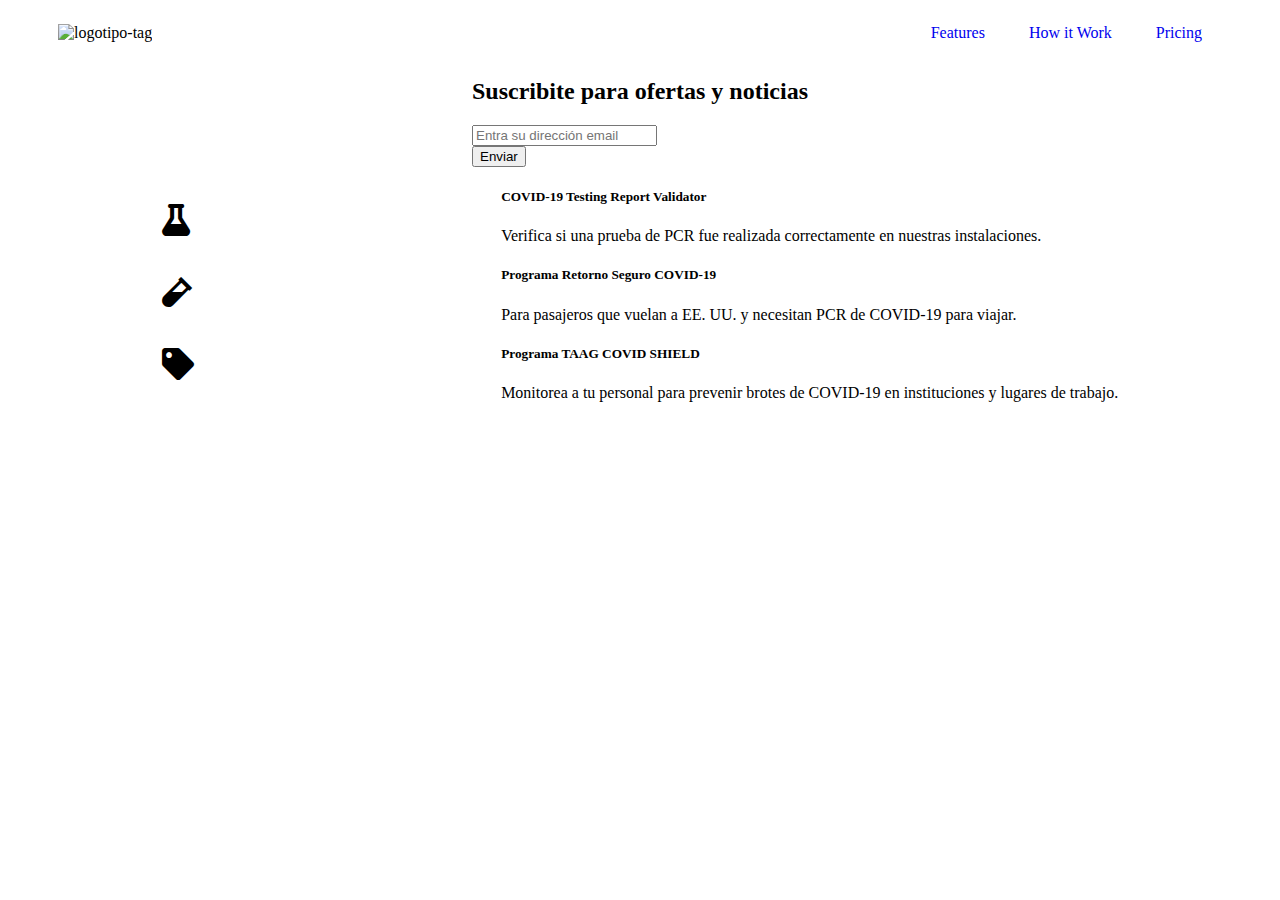
==== pagina-aterrizaje-producto/index.html @ 4cabc6ba "pagina-aterrizaje-producto" ====
<!DOCTYPE html>
<html lang="en">
  <head>
    <meta charset="UTF-8" />
    <meta http-equiv="X-UA-Compatible" content="IE=edge" />
    <meta name="viewport" content="width=device-width, initial-scale=1.0" />
    <link rel="stylesheet" href="estilos.css" />

    <link
      rel="stylesheet"
      href="https://cdnjs.cloudflare.com/ajax/libs/font-awesome/5.15.3/css/all.min.css"
    />
    <title>Página de Aterrizaje</title>
  </head>
  <body>
    <header id="header">
      <div class="logotipo">
        <img
          id="header-img"
          src="https://firebasestorage.googleapis.com/v0/b/portafolio-giodirosa.appspot.com/o/galeria%2Flogotipo-taag-genetics-01.png?alt=media&token=ad3acb64-6bf7-4419-bbf0-f72a5164f93b"
          alt="logotipo-tag"
        />
      </div>

      <div class="categoria">
        <nav id="nav-bar">
          <ul class="menu">
            <li>
              <a class="nav-link" href="#"> Features </a>
            </li>

            <li>
              <a class="nav-link" href="#"> How it Work </a>
            </li>

            <li>
              <a class="nav-link" href="#"> Pricing </a>
            </li>
          </ul>
        </nav>
      </div>
    </header>

    <div class="contenedor-form">
      <form id="form" action="">
        <h2>Suscribite para ofertas y noticias</h2>
        <label for="email"></label>
        <input
          type="email"
          name="email-label"
          id="email"
          placeholder="Entra su dirección email"
        />

        <div>
          <button type="submit">Enviar</button>
        </div>
      </form>
    </div>

    <section>
      <div class="contenedor-caracteristicas">
        <div class="icono">
          <i class="fas fa-flask fa-2x icono-lab"></i>
          <i class="fas fa-vial fa-2x icono-lab"></i>
          <i class="fas fa-tag fa-2x icono-lab"></i>
        </div>
        <div class="contenido-icono">
          <h5>COVID-19 Testing Report Validator</h5>

          <p>
            Verifica si una prueba de PCR fue realizada correctamente en
            nuestras instalaciones.
          </p>

          <h5>Programa Retorno Seguro COVID-19</h5>

          <p>
            Para pasajeros que vuelan a EE. UU. y necesitan PCR de COVID-19 para
            viajar.
          </p>

          <h5>Programa TAAG COVID SHIELD</h5>

          <p>
            Monitorea a tu personal para prevenir brotes de COVID-19 en
            instituciones y lugares de trabajo.
          </p>
        </div>
      </div>

     
    </section>

    <section class="contenedor-video">
      <div id="video">
        <iframe
          width="560"
          height="315"
          src="https://www.youtube.com/embed/x_k81JiJIg0"
          title="YouTube video player"
          frameborder="0"
          allow="accelerometer; autoplay; clipboard-write; encrypted-media; gyroscope; picture-in-picture"
          allowfullscreen
        ></iframe>
      </div>
    </section>
  </body>
</html>
---- pagina-aterrizaje-producto/estilos.css ----
html {
  margin: 0;
  padding: 0;
  box-sizing: border-box;
}

#header {
  display: flex;
  justify-content: space-between;
  align-items: center;
  margin: 0px 50px;
}

#header-img {
  width: 50px;
}

.nav-link {
  text-decoration: none;
}

ul li {
  display: inline;
  list-style: none;
  padding: 0px 20px;
}

.categoria {
  display: flex;
  justify-content: flex-end;
  align-items: center;
}

.contenedor-video,
.contenedor-form {
  display: flex;
  justify-content: center;
  align-items: center;
}

.contenedor-caracteristicas {
  display: flex;
  justify-content: space-around;
  align-items: center;
}

.icono {
  display: flex;
  flex-direction: column;
  justify-content: center;
  align-content: center;
}

.icono-lab {
  margin: 20px 0px;
}
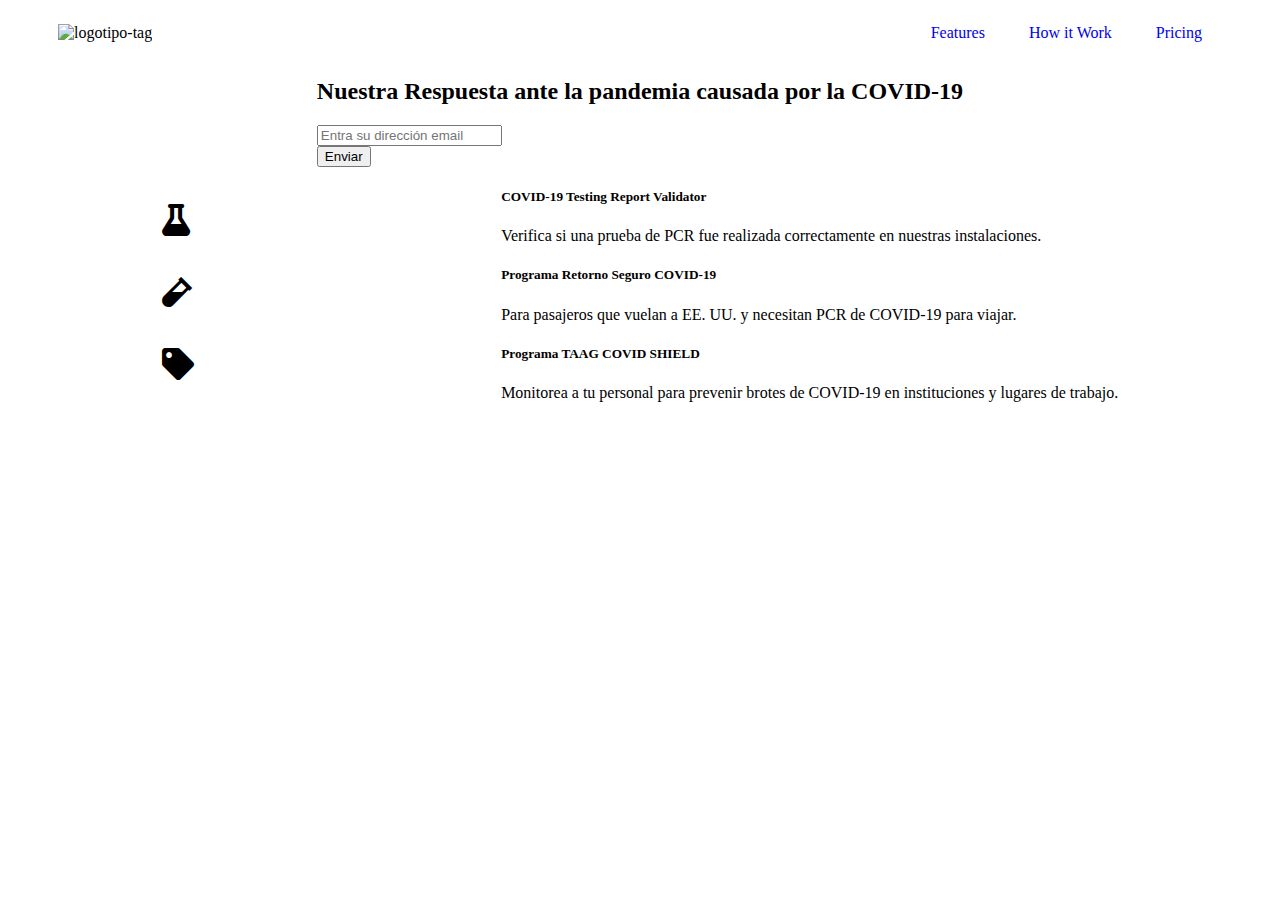
==== commit cc628135: "se agrega titulo en el form" ====
--- a/pagina-aterrizaje-producto/index.html
+++ b/pagina-aterrizaje-producto/index.html
@@ -43,7 +43,7 @@
 
     <div class="contenedor-form">
       <form id="form" action="">
-        <h2>Suscribite para ofertas y noticias</h2>
+        <h2>Nuestra Respuesta ante la pandemia causada por la COVID-19</h2>
         <label for="email"></label>
         <input
           type="email"
@@ -88,8 +88,6 @@
           </p>
         </div>
       </div>
-
-     
     </section>
 
     <section class="contenedor-video">
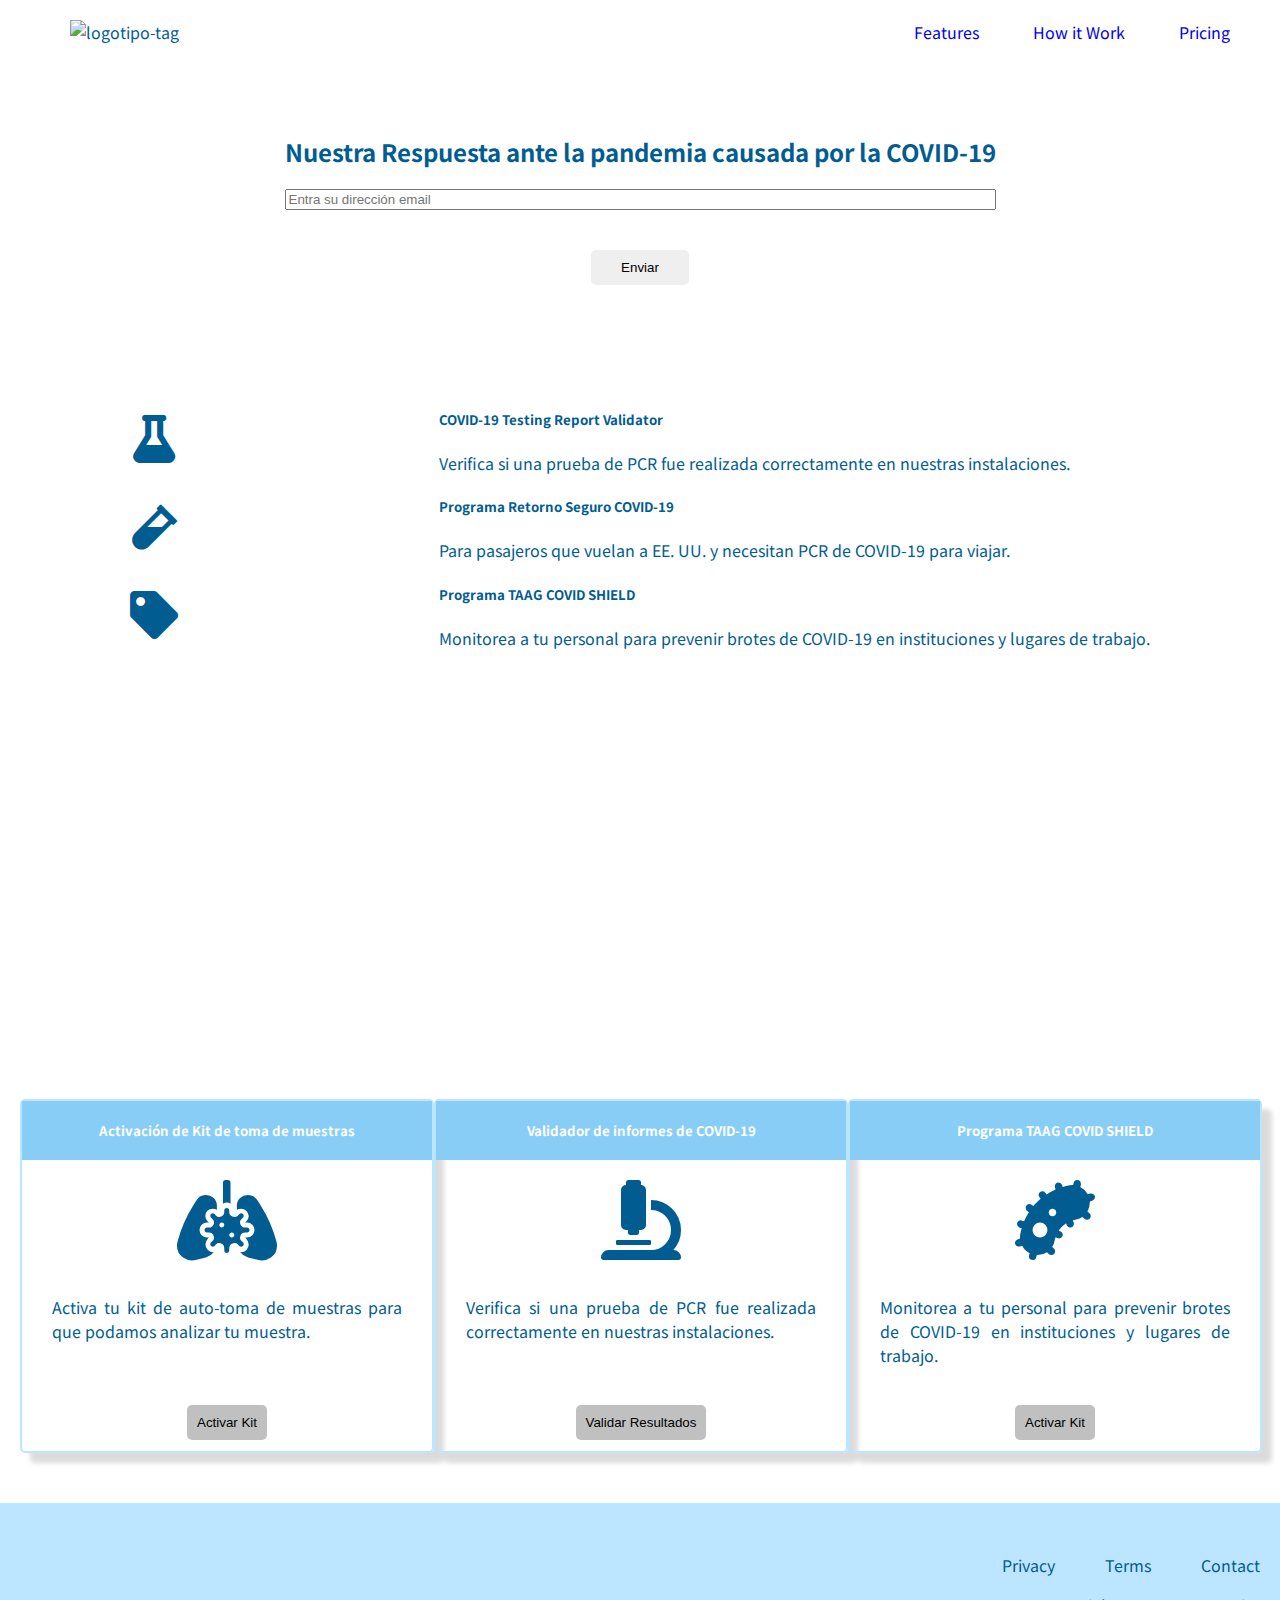
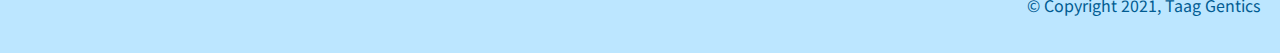
==== commit 881987d5: "se construye el layout y se agrega color primera parte" ====
--- a/pagina-aterrizaje-producto/index.html
+++ b/pagina-aterrizaje-producto/index.html
@@ -9,6 +9,12 @@
     <link
       rel="stylesheet"
       href="https://cdnjs.cloudflare.com/ajax/libs/font-awesome/5.15.3/css/all.min.css"
+    />
+
+    <link rel="preconnect" href="https://fonts.gstatic.com" />
+    <link
+      href="https://fonts.googleapis.com/css2?family=Noto+Sans+JP:wght@300;400;900&display=swap"
+      rel="stylesheet"
     />
     <title>Página de Aterrizaje</title>
   </head>
@@ -44,16 +50,21 @@
     <div class="contenedor-form">
       <form id="form" action="">
         <h2>Nuestra Respuesta ante la pandemia causada por la COVID-19</h2>
-        <label for="email"></label>
-        <input
-          type="email"
-          name="email-label"
-          id="email"
-          placeholder="Entra su dirección email"
-        />
 
-        <div>
-          <button type="submit">Enviar</button>
+        <div class="contenedor-input">
+          <label for="email"></label>
+          <input
+            type="email"
+            name="email-label"
+            id="email"
+            placeholder="Entra su dirección email"
+          />
+        </div>
+
+        <div class="contenedor-btnEnviar">
+          <a href="https://www. reecodecamp.com/email-submit)">
+            <button id="submit" type="submit">Enviar</button>
+          </a>
         </div>
       </form>
     </div>
@@ -61,9 +72,9 @@
     <section>
       <div class="contenedor-caracteristicas">
         <div class="icono">
-          <i class="fas fa-flask fa-2x icono-lab"></i>
-          <i class="fas fa-vial fa-2x icono-lab"></i>
-          <i class="fas fa-tag fa-2x icono-lab"></i>
+          <i class="fas fa-flask fa-3x icono-lab"></i>
+          <i class="fas fa-vial fa-3x icono-lab"></i>
+          <i class="fas fa-tag fa-3x icono-lab"></i>
         </div>
         <div class="contenido-icono">
           <h5>COVID-19 Testing Report Validator</h5>
@@ -95,7 +106,7 @@
         <iframe
           width="560"
           height="315"
-          src="https://www.youtube.com/embed/x_k81JiJIg0"
+          src="https://www.youtube.com/embed/PSnSo9kYlH4"
           title="YouTube video player"
           frameborder="0"
           allow="accelerometer; autoplay; clipboard-write; encrypted-media; gyroscope; picture-in-picture"
@@ -103,5 +114,67 @@
         ></iframe>
       </div>
     </section>
+
+    <section id="card-servicios">
+      <div class="contenedor-card">
+        <div class="card-01">
+          <h5 class="titulo-card">Activación de Kit de toma de muestras</h5>
+          <div class="icono">
+            <i class="fas fa-lungs-virus fa-5x"></i>
+          </div>
+          <p class="contenido-servicio">
+            Activa tu kit de auto-toma de muestras para que podamos analizar tu
+            muestra.
+          </p>
+
+          <div class="contenedo-btn">
+            <button type="button" class="btn-activar">Activar Kit</button>
+          </div>
+        </div>
+
+        <div class="card-02">
+          <h5 class="titulo-card">Validador de informes de COVID-19</h5>
+          <div class="icono">
+            <i class="fas fa-microscope fa-5x"></i>
+          </div>
+          <p class="contenido-servicio">
+            Verifica si una prueba de PCR fue realizada correctamente en
+            nuestras instalaciones.
+          </p>
+
+          <div class="contenedo-btn">
+            <button type="button" class="btn-activar">
+              Validar Resultados
+            </button>
+          </div>
+        </div>
+
+        <div class="card-03">
+          <h5 class="titulo-card">Programa TAAG COVID SHIELD</h5>
+
+          <div class="icono">
+            <i class="fas fa-bacterium fa-5x"></i>
+          </div>
+
+          <p class="contenido-servicio">
+            Monitorea a tu personal para prevenir brotes de COVID-19 en
+            instituciones y lugares de trabajo.
+          </p>
+
+          <div class="contenedo-btn">
+            <button type="button" class="btn-activar">Activar Kit</button>
+          </div>
+        </div>
+      </div>
+    </section>
+
+    <footer id="footer-service">
+      <ul>
+        <li>Privacy</li>
+        <li>Terms</li>
+        <li>Contact</li>
+      </ul>
+      <span class="derecho-autor"> © Copyright 2021, Taag Gentics </span>
+    </footer>
   </body>
 </html>
--- a/pagina-aterrizaje-producto/estilos.css
+++ b/pagina-aterrizaje-producto/estilos.css
@@ -1,7 +1,10 @@
-html {
+body {
   margin: 0;
   padding: 0;
   box-sizing: border-box;
+  color: #015c92;
+
+  font-family: "Noto Sans JP", sans-serif;
 }
 
 #header {
@@ -13,6 +16,7 @@
 
 #header-img {
   width: 50px;
+  padding: 20px;
 }
 
 .nav-link {
@@ -22,7 +26,7 @@
 ul li {
   display: inline;
   list-style: none;
-  padding: 0px 20px;
+  padding: 0px 0px 0px 50px;
 }
 
 .categoria {
@@ -31,14 +35,46 @@
   align-items: center;
 }
 
+.contenedor-form {
+  margin: 50px 0px;
+}
+
+#submit {
+  padding: 10px 30px;
+  border-radius: 5px;
+  border: none;
+}
+
+#submit:hover {
+  background-color: #53a7d8;
+  transition: background-color 1s;
+  color: white;
+}
+
+.contenedor-video {
+  margin: 50px 0px;
+}
+
 .contenedor-video,
-.contenedor-form {
+.contenedor-form,
+.contenedor-btnEnviar,
+.contenedor-input {
   display: flex;
   justify-content: center;
   align-items: center;
 }
 
-.contenedor-caracteristicas {
+.contenedor-input input {
+  width: 100%;
+}
+
+.contenedor-btnEnviar {
+  padding: 20px 0px;
+  margin: 20px 0px;
+}
+
+.contenedor-caracteristicas,
+.contenedor-card {
   display: flex;
   justify-content: space-around;
   align-items: center;
@@ -54,3 +90,90 @@
 .icono-lab {
   margin: 20px 0px;
 }
+
+#card-servicios {
+  margin: 50px 20px;
+}
+
+.card-01,
+.card-02,
+.card-03 {
+  height: 350px;
+  border: 2px solid #bce6ff;
+  box-shadow: 10px 10px 5px 0px rgba(0, 0, 0, 0.14);
+  -webkit-box-shadow: 10px 10px 5px 0px rgba(0, 0, 0, 0.14);
+  -moz-box-shadow: 10px 10px 5px 0px rgba(0, 0, 0, 0.14);
+  border-radius: 5px;
+}
+
+.contenido-servicio {
+  width: 350px;
+  height: 80px;
+ 
+  text-align: justify;
+  margin: 0px 30px;
+  padding-top: 15px;
+}
+
+.titulo-card {
+  background-color: #88cdf6;
+  color: white;
+  padding: 20px 0px;
+  margin: 0px;
+  text-align: center;
+}
+
+.contenedo-btn {
+  display: flex;
+  justify-content: center;
+  align-items: center;
+  padding: 30px 0px;
+}
+
+.btn-activar {
+  border: none;
+  background-color: silver;
+  padding: 10px;
+  border-radius: 5px;
+}
+
+.icono {
+  text-align: center;
+  padding: 20px 0px;
+}
+
+#footer-service {
+  background: #bce6ff;
+  margin: 0px;
+  padding: 0px;
+  height: 150px;
+  width: 100%;
+}
+
+footer ul {
+  display: flex;
+  justify-content: flex-end;
+  padding-top: 50px;
+  padding-right: 20px;
+}
+
+.derecho-autor {
+  display: flex;
+  justify-content: flex-end;
+  padding-right: 20px;
+}
+
+.contenido {
+  display: flex;
+  justify-content: space-between;
+  align-items: center;
+  width: 250px;
+}
+
+.contenedor-contenido_derecho {
+  display: flex;
+
+  justify-content: flex-end;
+  align-items: center;
+  padding: 50px 0px;
+}
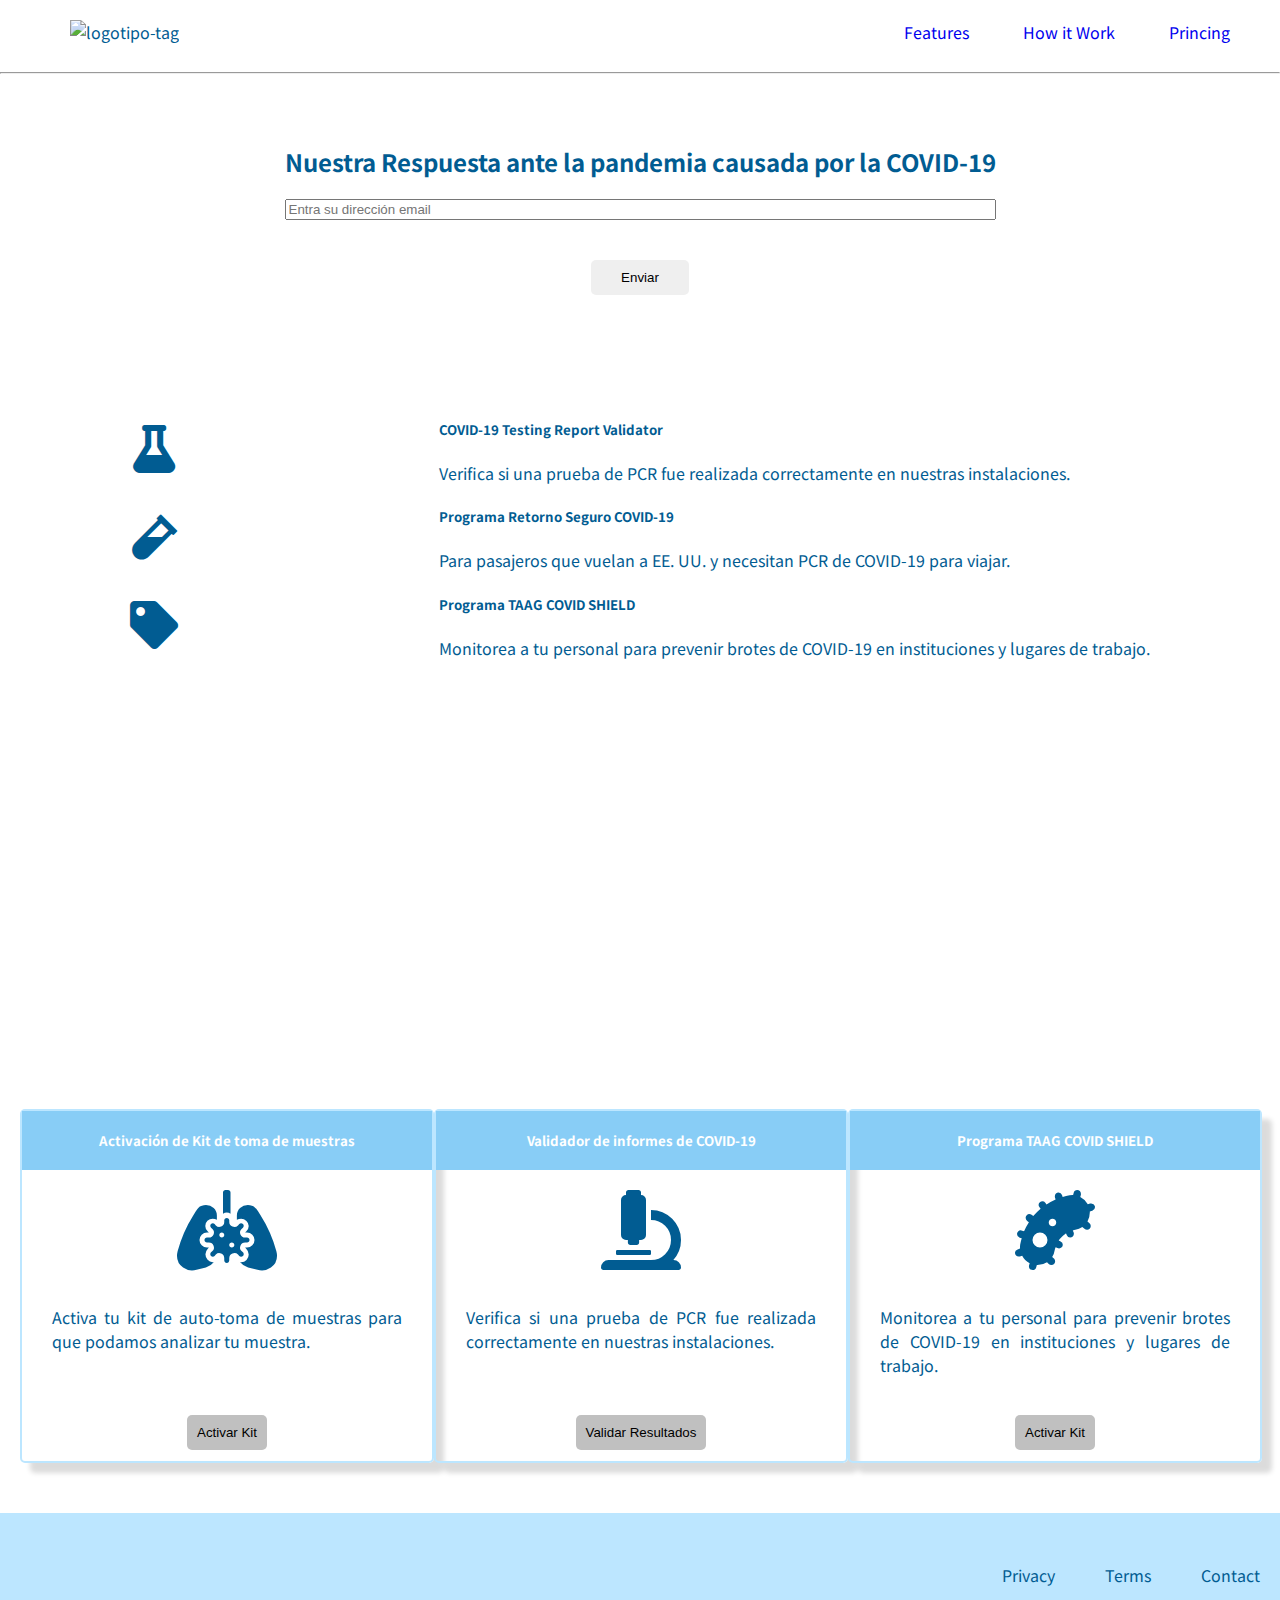
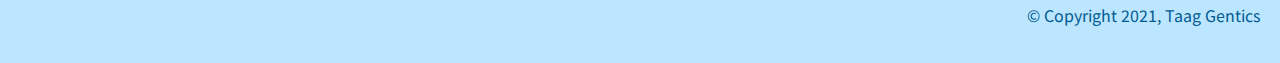
==== commit f1c5d8d9: "se implementa los media queries y anclaje en navbar" ====
--- a/pagina-aterrizaje-producto/index.html
+++ b/pagina-aterrizaje-producto/index.html
@@ -19,6 +19,7 @@
     <title>Página de Aterrizaje</title>
   </head>
   <body>
+    <!-- DESKTOP -->
     <header id="header">
       <div class="logotipo">
         <img
@@ -32,20 +33,23 @@
         <nav id="nav-bar">
           <ul class="menu">
             <li>
-              <a class="nav-link" href="#"> Features </a>
+              <a class="nav-link" href="#features"> Features </a>
             </li>
 
             <li>
-              <a class="nav-link" href="#"> How it Work </a>
+              <a class="nav-link" href="#how-it-work"> How it Work </a>
             </li>
 
             <li>
-              <a class="nav-link" href="#"> Pricing </a>
+              <a class="nav-link" href="#princing"> Princing </a>
             </li>
           </ul>
         </nav>
       </div>
     </header>
+
+    <hr>
+
 
     <div class="contenedor-form">
       <form id="form" action="">
@@ -69,7 +73,7 @@
       </form>
     </div>
 
-    <section>
+    <section id="features">
       <div class="contenedor-caracteristicas">
         <div class="icono">
           <i class="fas fa-flask fa-3x icono-lab"></i>
@@ -101,7 +105,7 @@
       </div>
     </section>
 
-    <section class="contenedor-video">
+    <section id="how-it-work" class="contenedor-video">
       <div id="video">
         <iframe
           width="560"
@@ -116,7 +120,7 @@
     </section>
 
     <section id="card-servicios">
-      <div class="contenedor-card">
+      <div id="princing" class="contenedor-card">
         <div class="card-01">
           <h5 class="titulo-card">Activación de Kit de toma de muestras</h5>
           <div class="icono">
--- a/pagina-aterrizaje-producto/estilos.css
+++ b/pagina-aterrizaje-producto/estilos.css
@@ -109,7 +109,7 @@
 .contenido-servicio {
   width: 350px;
   height: 80px;
- 
+
   text-align: justify;
   margin: 0px 30px;
   padding-top: 15px;
@@ -177,3 +177,32 @@
   align-items: center;
   padding: 50px 0px;
 }
+
+@media only screen and (min-width: 350px) and (max-width: 960px) {
+  #header {
+    display: flex;
+    flex-direction: column;
+    justify-content: center;
+    align-items: center;
+    
+  }
+
+  .nav-link{
+    font-size: 20px;
+    color: black;
+  }
+
+  .menu{
+    padding: 0px;
+  }
+
+  ul {
+    text-align: center;
+  }
+
+  ul li {
+    display: block;
+    list-style: none;
+    padding: 0px;
+  }
+}
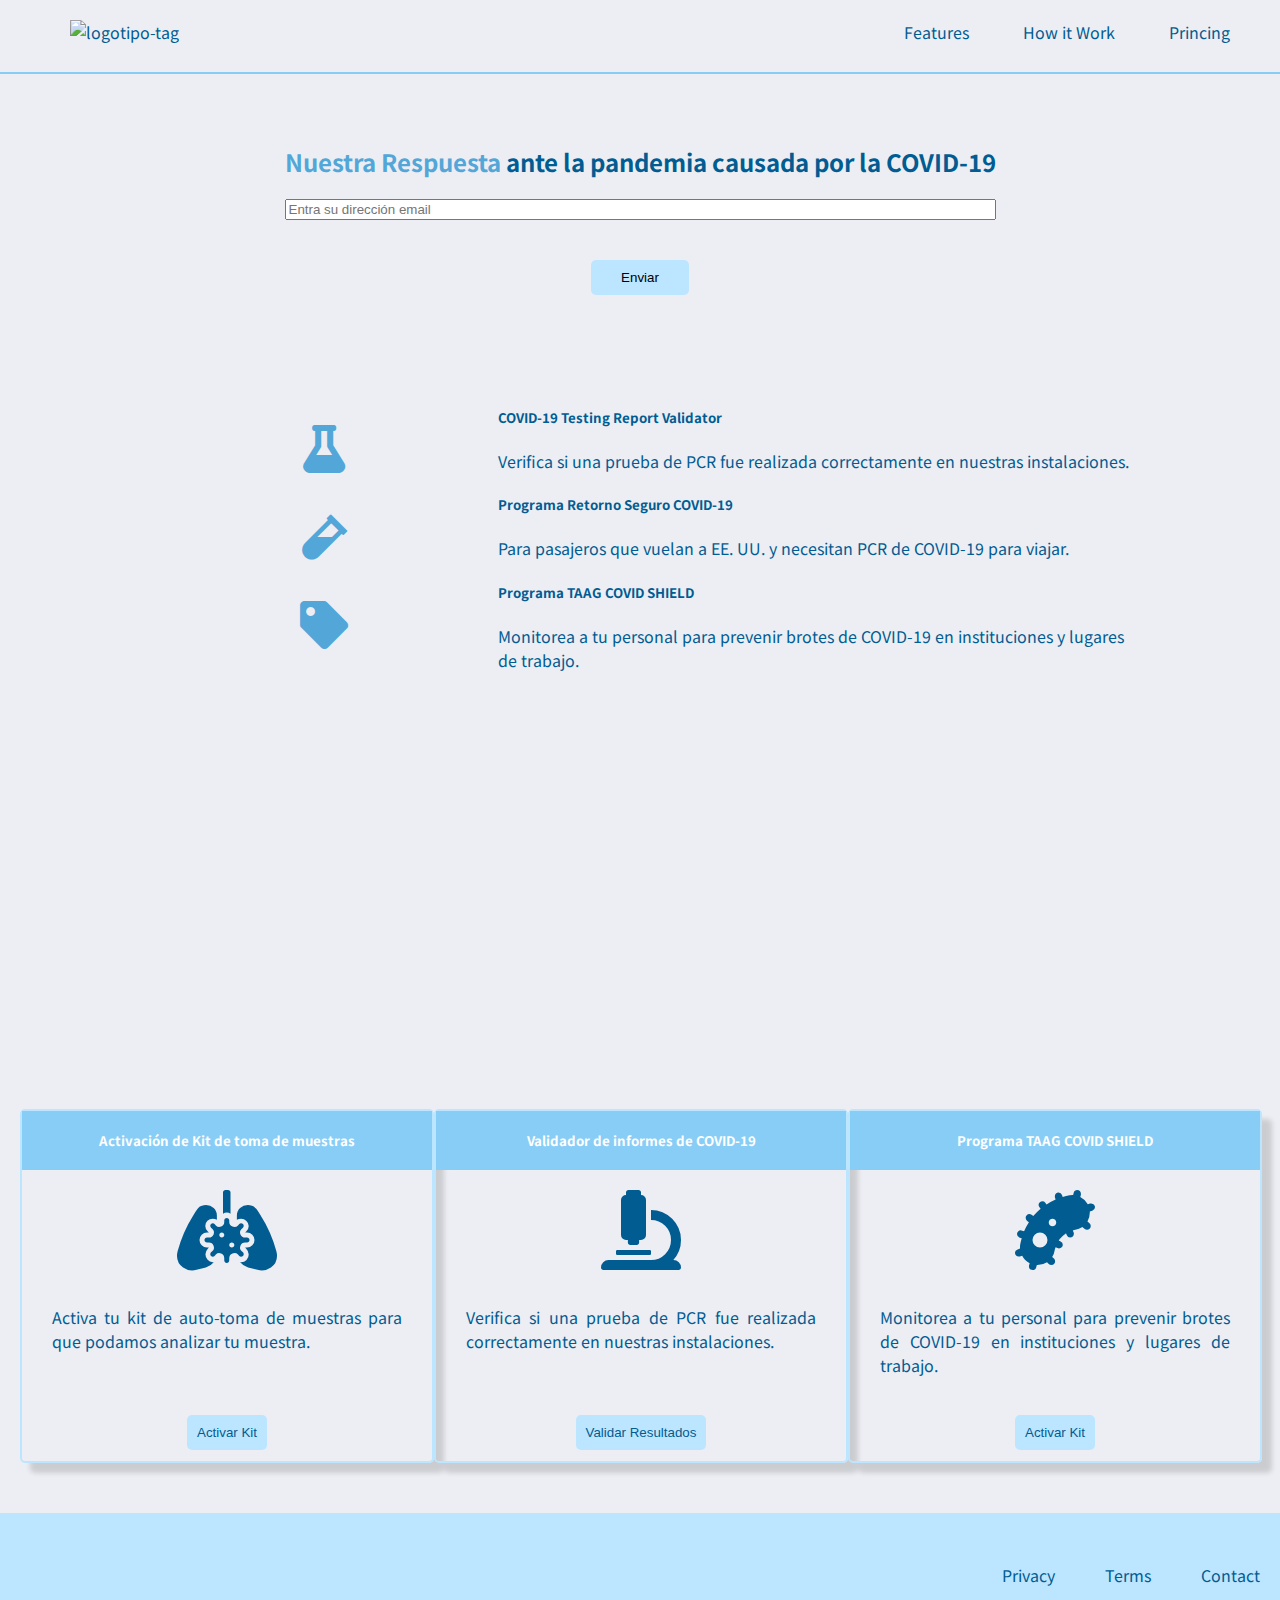
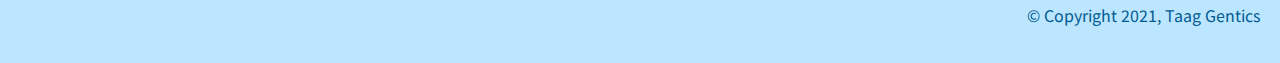
==== commit 5c707ab6: "se establece el layout en mobile" ====
--- a/pagina-aterrizaje-producto/index.html
+++ b/pagina-aterrizaje-producto/index.html
@@ -53,7 +53,7 @@
 
     <div class="contenedor-form">
       <form id="form" action="">
-        <h2>Nuestra Respuesta ante la pandemia causada por la COVID-19</h2>
+        <h2 class="titulo"><span class="modificacion-title">Nuestra Respuesta</span> ante la pandemia causada por la COVID-19</h2>
 
         <div class="contenedor-input">
           <label for="email"></label>
@@ -81,21 +81,21 @@
           <i class="fas fa-tag fa-3x icono-lab"></i>
         </div>
         <div class="contenido-icono">
-          <h5>COVID-19 Testing Report Validator</h5>
+          <h5 class="titulo-contenido">COVID-19 Testing Report Validator</h5>
 
           <p>
             Verifica si una prueba de PCR fue realizada correctamente en
             nuestras instalaciones.
           </p>
 
-          <h5>Programa Retorno Seguro COVID-19</h5>
+          <h5 class="titulo-contenido">Programa Retorno Seguro COVID-19</h5>
 
           <p>
             Para pasajeros que vuelan a EE. UU. y necesitan PCR de COVID-19 para
             viajar.
           </p>
 
-          <h5>Programa TAAG COVID SHIELD</h5>
+          <h5 class="titulo-contenido">Programa TAAG COVID SHIELD</h5>
 
           <p>
             Monitorea a tu personal para prevenir brotes de COVID-19 en
@@ -108,7 +108,7 @@
     <section id="how-it-work" class="contenedor-video">
       <div id="video">
         <iframe
-          width="560"
+          width="550"
           height="315"
           src="https://www.youtube.com/embed/PSnSo9kYlH4"
           title="YouTube video player"
--- a/pagina-aterrizaje-producto/estilos.css
+++ b/pagina-aterrizaje-producto/estilos.css
@@ -3,6 +3,7 @@
   padding: 0;
   box-sizing: border-box;
   color: #015c92;
+  background-color: #edeef3;
 
   font-family: "Noto Sans JP", sans-serif;
 }
@@ -21,6 +22,12 @@
 
 .nav-link {
   text-decoration: none;
+  color: #015c92;
+}
+
+.nav-link:hover {
+  text-decoration: none;
+  color: #d0637c;
 }
 
 ul li {
@@ -43,6 +50,7 @@
   padding: 10px 30px;
   border-radius: 5px;
   border: none;
+  background: #bce6ff;
 }
 
 #submit:hover {
@@ -73,6 +81,10 @@
   margin: 20px 0px;
 }
 
+.contenedor-caracteristicas {
+  margin: 0px 150px;
+}
+
 .contenedor-caracteristicas,
 .contenedor-card {
   display: flex;
@@ -94,6 +106,8 @@
 #card-servicios {
   margin: 50px 20px;
 }
+
+
 
 .card-01,
 .card-02,
@@ -139,7 +153,11 @@
 
 .icono {
   text-align: center;
-  padding: 20px 0px;
+  padding: 20px 150px;
+}
+
+.icono-lab {
+  color: #53a7d8;
 }
 
 #footer-service {
@@ -178,21 +196,42 @@
   padding: 50px 0px;
 }
 
+hr {
+  background-color: #88cdf6;
+  height: 2px;
+  border: none;
+}
+
+.modificacion-title {
+  color: #53a7d8;
+}
+
+.btn-activar {
+  color: #015c92;
+  background: #bce6ff;
+}
+
+.btn-activar:hover {
+  color: white;
+  background: #d0637c;
+  transition: 2s;
+}
+
 @media only screen and (min-width: 350px) and (max-width: 960px) {
   #header {
     display: flex;
     flex-direction: column;
     justify-content: center;
     align-items: center;
-    
-  }
-
-  .nav-link{
+  }
+
+  .nav-link {
     font-size: 20px;
-    color: black;
-  }
-
-  .menu{
+    color: #015c92;
+  }
+
+
+  .menu {
     padding: 0px;
   }
 
@@ -205,4 +244,57 @@
     list-style: none;
     padding: 0px;
   }
-}
+
+  .titulo {
+    margin: 30px 20px;
+    text-align: center;
+  }
+
+  .contenedor-input {
+    margin: 10px 30px;
+  }
+
+  .contenedor-caracteristicas {
+    margin: 0px 20px;
+  }
+
+  .contenido-icono {
+    margin: 0px 20px;
+  }
+
+  .titulo-contenido {
+    margin: 0px;
+  }
+
+  #features {
+    margin: 0px 20px;
+  }
+
+  .icono {
+    padding: 0px;
+  }
+
+  hr {
+    background-color: #88cdf6;
+    height: 5px;
+    border: none;
+  }
+
+  iframe {
+    width: 350px;
+    height: 215 px;
+  }
+
+  .contenedor-card {
+    display: flex;
+    flex-direction: column;
+    justify-content: center;
+    align-items: center;
+  }
+
+  .card-01,
+  .card-02,
+  .card-03 {
+    margin-top: 30px;
+  }
+}
